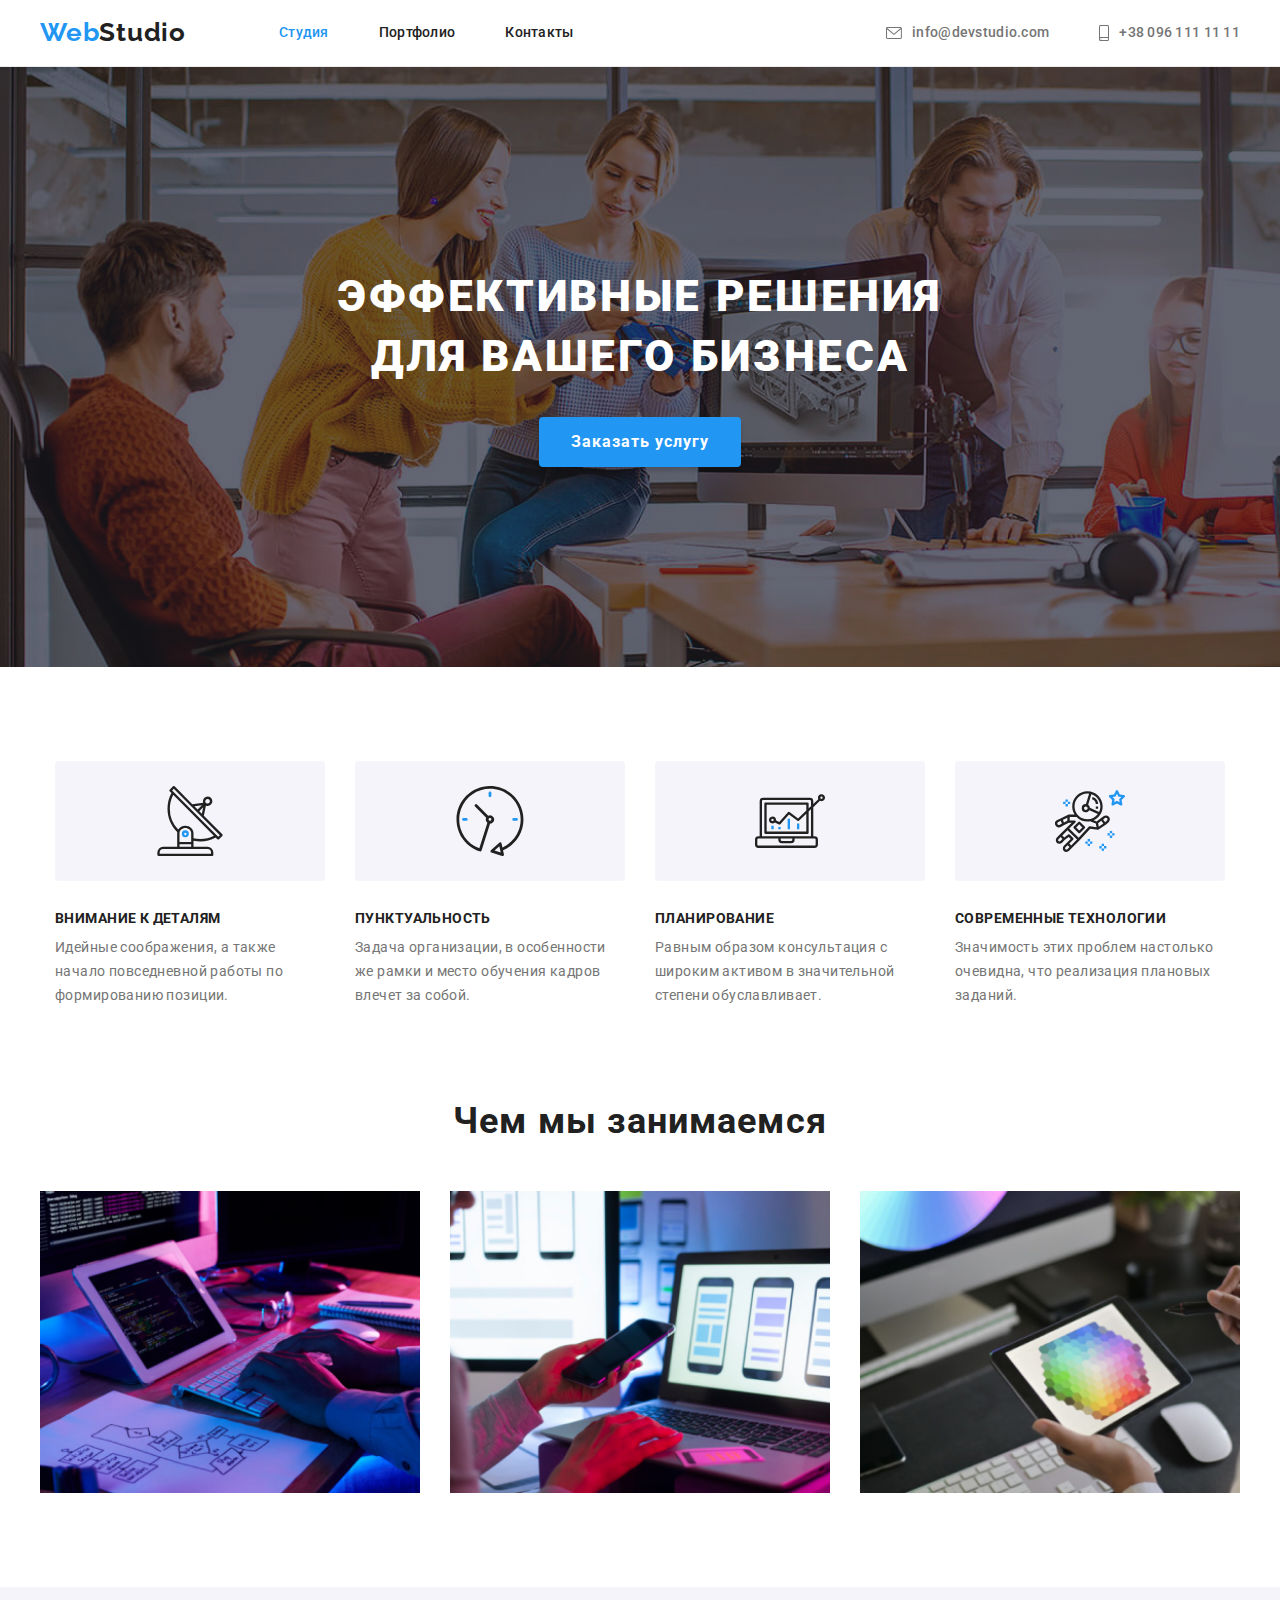
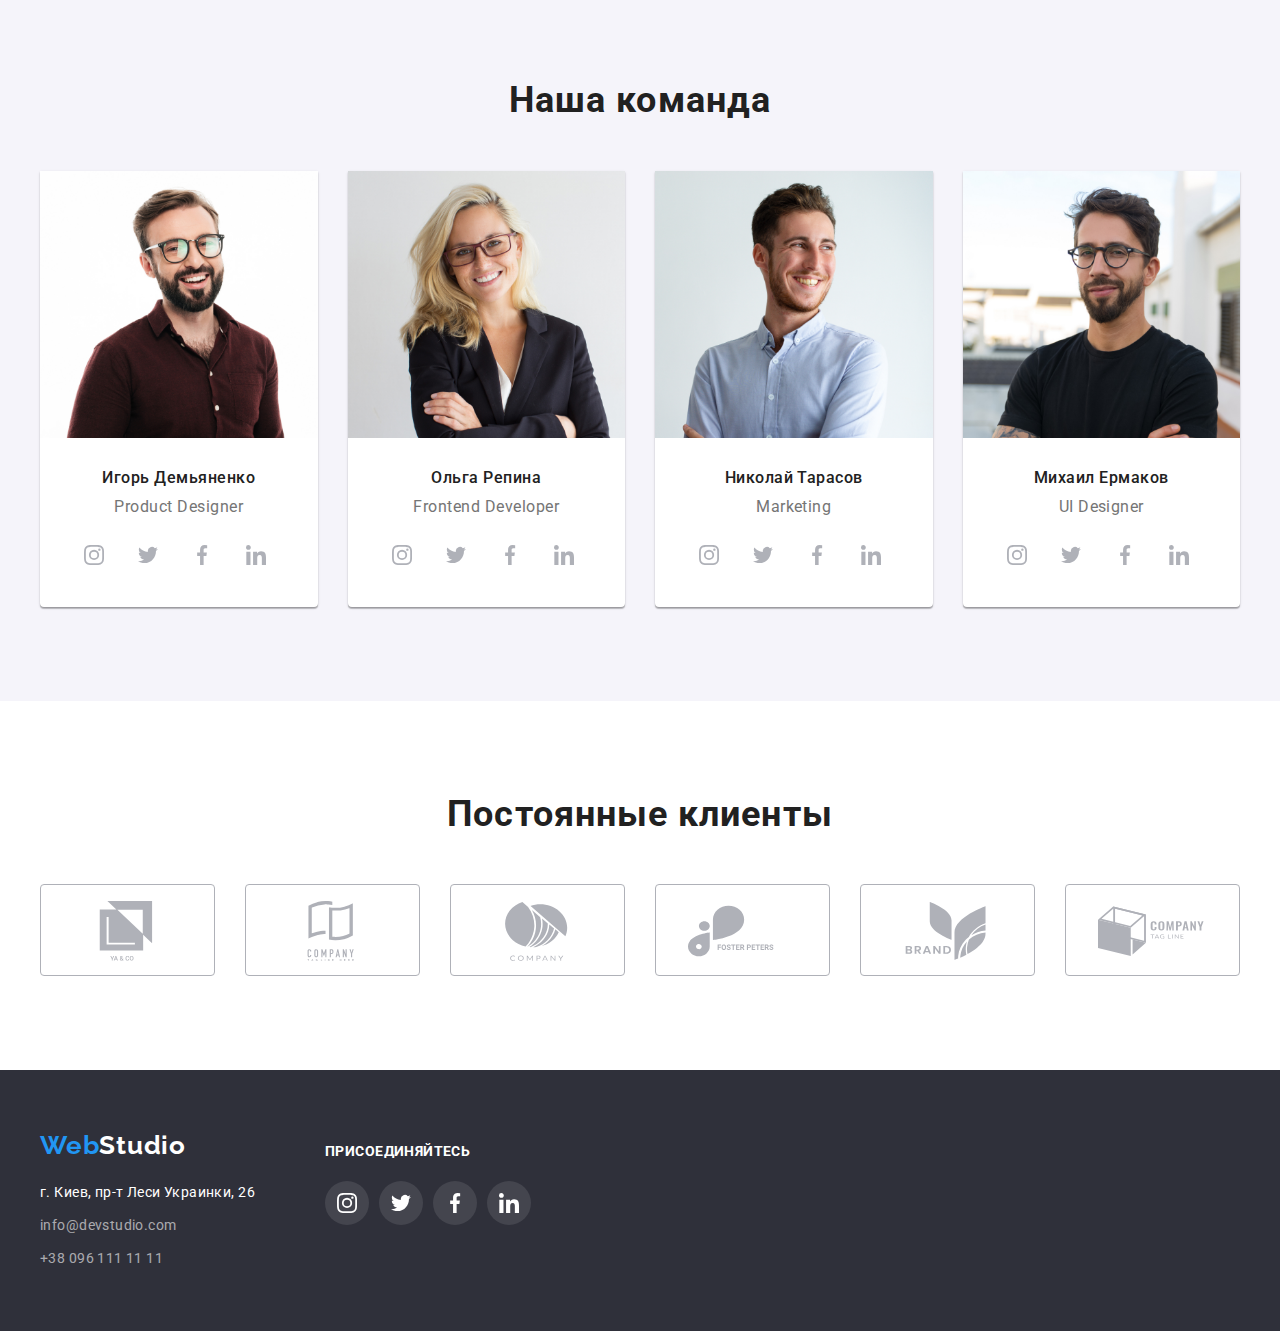
==== index.html @ a0950686 "add modal" ====
<!DOCTYPE html>
<html lang="ru">
  <head>
    <meta charset="UTF-8" />
    <meta http-equiv="X-UA-Compatible" content="IE=edge" />
    <meta name="viewport" content="width=device-width, initial-scale=1.0" />
    <link href="https://fonts.googleapis.com/css2?family=Raleway:wght@700&family=Roboto:wght@400;500;700;900&display=swap" rel="stylesheet">
    <link rel="stylesheet" href="https://cdnjs.cloudflare.com/ajax/libs/modern-normalize/1.1.0/modern-normalize.min.css">
    <link rel="stylesheet" href="css/styles.css">
    <title>Студия</title>
  </head>
  <body>

    <header class="header">
      <div class="container main-nav ">
      <nav>
      <a href="index.html" class="logo"><span>Web</span>Studio</a>
        <ul class="site-nav list">
          <li class="item"><a href="index.html" class="header-link current">Студия</a></li>
          <li class="item"><a href="portfolio.html" class="header-link">Портфолио</a></li>
          <li class="item"><a href="#" class="header-link">Контакты</a></li>
        </ul>
      </nav>

        <ul class="contact-list list">
          <li class="item"><a href="mailto:info@devstudio.com" class="contact-link">
            <svg class="contact-icon" width="16px" height="12px">
              <use href="./images/icons.svg#envelope"></use>
            </svg> info@devstudio.com</a></li>

          <li class="item"><a href="tel:+380961111111" class="contact-link">
            <svg class="contact-icon" width="10px" height="16px">
              <use href="./images/icons.svg#smartphone"></use>
            </svg> +38 096 111 11 11</a></li>
        </ul>
      </div>
    </header>

    <main>
    <section class="hero section">
      <h1 class="hero-title">Эффективные решения для вашего бизнеса</h1>
      <button type="button" class="hero-btn" data-modal-open>Заказать услугу</button>
    </section>
    
    <section class="features-section section">
    <div class="container">
      <ul class="features-list list">
        <li class="item">
          <div class="icon-edit">
          <svg  width="70px" height="70px">
            <use href="./images/icons.svg#antenna"></use>
          </svg>
          </div>
          <h3>Внимание к деталям</h3>
          <p>Идейные соображения, а также начало повседневной работы по формированию позиции.</p>
        </li>

        <li class="item">
          <div class="icon-edit">
          <svg width="70px" height="70px">
            <use href="./images/icons.svg#clock"></use>
          </svg>
          </div>
          <h3>Пунктуальность</h3>
          <p>Задача организации, в особенности же рамки и место обучения кадров влечет за собой.</p>
        </li>

        <li class="item">
          <div class="icon-edit">
          <svg width="70px" height="70px">
            <use href="./images/icons.svg#diagram"></use>
          </svg>
          </div>
          <h3>Планирование</h3>
          <p>Равным образом консультация с широким активом в значительной степени обуславливает.</p>
        </li>

        <li class="item">
          <div class="icon-edit">
          <svg class="features-icon" width="70px" height="70px">
            <use href="./images/icons.svg#astronaut"></use>
          </svg>
          </div>
          <h3>Современные технологии</h3>
          <p>Значимость этих проблем настолько очевидна, что реализация плановых заданий.</p>
        </li>
      </ul>
      </div>
      </section>
      
      <section class="section">
      <div class="container">
        <h2 class="section-title">Чем мы занимаемся</h2>
          <ul class="image-list list">
            <li class="item"><img src="images/coding.jpg" alt="Кодинг" width="370" height="294"></li>
            <li class="item"><img src="images/design.jpg" alt="Дизайн" width="370" height="294"></li>
            <li class="item"><img src="images/color_scheme.jpg" alt="Цветовая схема" width="370" height="294"></li>
          </ul>
      </div>
      </section>
    

    <section class="team-section section">
      <div class="container">
      <h2 class="section-title">Наша команда</h2>
      <ul class="team-list list">
        <li class="item card">
          <div class="card-thumb">
          <img src="images/product_designer.jpg" alt="Фото сотрудника" width="270" height="260">
          </div>
          <div class="card-content"> 
            <h3>Игорь Демьяненко</h3>
            <p>Product Designer</p>
            <ul class="team-actions list">
              <li><a href="https://www.instagram.com/" class="team-item"><svg width="20px" height="20px">
                <use href="./images/icons.svg#instagram"></use>
              </svg></a></li>

              <li><a href="https://twitter.com/" class="team-item"><svg width="20px" height="20px">
                <use href="./images/icons.svg#twitter"></use>
              </svg></a></li>

              <li><a href="https://www.facebook.com/" class="team-item"><svg width="20px" height="20px">
                <use href="./images/icons.svg#facebook"></use>
              </svg></a></li>

              <li><a href="https://www.linkedin.com/" class="team-item last"><svg width="20px" height="20px">
                <use href="./images/icons.svg#linkedin"></use>
              </svg></a></li>
            </ul>
          </div>
        </li>

        <li class="item card">
          <div class="card-thumb">
          <img src="images/frontend_developer.jpg" alt="Фото сотрудника" width="270" height="260">
          </div>
          <div class="card-content">
          <h3>Ольга Репина</h3>
          <p>Frontend Developer</p>
          <ul class="team-actions list">
            <li><a href="https://www.instagram.com/" class="team-item"><svg width="20px" height="20px">
                  <use href="./images/icons.svg#instagram"></use>
                </svg></a></li>
          
            <li><a href="https://twitter.com/" class="team-item"><svg width="20px" height="20px">
                  <use href="./images/icons.svg#twitter"></use>
                </svg></a></li>
          
            <li><a href="https://www.facebook.com/" class="team-item"><svg width="20px" height="20px">
                  <use href="./images/icons.svg#facebook"></use>
                </svg></a></li>
          
            <li><a href="https://www.linkedin.com/" class="team-item last"><svg width="20px" height="20px">
                  <use href="./images/icons.svg#linkedin"></use>
                </svg></a></li>
          </ul>
          </div>
        </li>

        <li class="item card">
          <div class="card-thumb">
          <img src="images/marketing.jpg" alt="Фото сотрудника" width="270" height="260">
          </div>
          <div class="card-content">
          <h3>Николай Тарасов</h3>
          <p>Marketing</p>
          <ul class="team-actions list">
            <li><a href="https://www.instagram.com/" class="team-item"><svg width="20px" height="20px">
                  <use href="./images/icons.svg#instagram"></use>
                </svg></a></li>
          
            <li><a href="https://twitter.com/" class="team-item"><svg width="20px" height="20px">
                  <use href="./images/icons.svg#twitter"></use>
                </svg></a></li>
          
            <li><a href="https://www.facebook.com/" class="team-item"><svg width="20px" height="20px">
                  <use href="./images/icons.svg#facebook"></use>
                </svg></a></li>
          
            <li><a href="https://www.linkedin.com/" class="team-item last"><svg width="20px" height="20px">
                  <use href="./images/icons.svg#linkedin"></use>
                </svg></a></li>
          </ul>
          </div>
        </li>

        <li class="item card">
          <div class="card-thumb">
          <img src="images/ui_designer.jpg" alt="Фото сотрудника" width="270">
          </div>
          <div class="card-content">
          <h3>Михаил Ермаков</h3>
          <p>UI Designer</p>
          <ul class="team-actions list">
            <li><a href="https://www.instagram.com/" class="team-item"><svg width="20px" height="20px">
                  <use href="./images/icons.svg#instagram"></use>
                </svg></a></li>
          
            <li><a href="https://twitter.com/" class="team-item"><svg width="20px" height="20px">
                  <use href="./images/icons.svg#twitter"></use>
                </svg></a></li>
          
            <li><a href="https://www.facebook.com/" class="team-item"><svg width="20px" height="20px">
                  <use href="./images/icons.svg#facebook"></use>
                </svg></a></li>
          
            <li><a href="https://www.linkedin.com/" class="team-item last"><svg width="20px" height="20px">
                  <use href="./images/icons.svg#linkedin"></use>
                </svg></a></li>
          </ul>
          </div>
        </li>
      </ul>
      </div>
    </section>

    <section class="clients-section section">
      <div class="container">
        <h2 class="section-title">Постоянные клиенты</h2>
        <ul class="permanent-clients list">
          <li class="item"><a href="#" class="icon-item">
              <svg width="106px" height="60px">
                <use href="./images/icons.svg#yaco"></use>
              </svg></a>
          </li>

          <li class="item"><a href="#" class="icon-item">
              <svg  width="106px" height="60px">
                <use href="./images/icons.svg#company"></use>
              </svg></a>
          </li>

          <li class="item"><a href="#" class="icon-item">
            <svg  width="106px" height="60px">
              <use href="./images/icons.svg#company2"></use>
            </svg></a>
          </li>

          <li class="item"><a href="#" class="icon-item">
            <svg  width="106px" height="60px">
              <use href="./images/icons.svg#foster-peters"></use>
            </svg></a>
          </li>

          <li class="item"><a href="#" class="icon-item">
            <svg width="106px" height="60px">
              <use href="./images/icons.svg#brand"></use>
            </svg></a>
          </li>

          <li class="item"><a href="#" class="icon-item">
            <svg width="106px" height="60px">
              <use href="./images/icons.svg#tag-line"></use>
            </svg></a>
          </li>
        </ul>
      </div>
    </section>
    </main>
    
    <footer class="footer">
      <div class="container">
        <div class="footer-container">
          <div class="footer-info">
            <a href="index.html" class="logo footer"><span>Web</span>Studio</a>
            <address class="address">г. Киев, пр-т Леси Украинки, 26</address>
            <a href="mailto:info@devstudio.com" class="footer-contact-link">info@devstudio.com</a>
            <a href="tel:+380961111111" class="footer-contact-link">+38 096 111 11 11</a>
          </div>

        <div class="footer-join">
        <b class="join">Присоединяйтесь</b>
        <ul class="team-actions list">
          <li><a href="https://www.instagram.com/" class="team-item footer-icon"><svg width="20px" height="20px">
                <use href="./images/icons.svg#instagram"></use>
              </svg></a></li>
        
          <li><a href="https://twitter.com/" class="team-item footer-icon"><svg width="20px" height="20px">
                <use href="./images/icons.svg#twitter"></use>
              </svg></a></li>
        
          <li><a href="https://www.facebook.com/" class="team-item footer-icon"><svg width="20px" height="20px">
                <use href="./images/icons.svg#facebook"></use>
              </svg></a></li>
        
          <li><a href="https://www.linkedin.com/" class="team-item last footer-icon"><svg width="20px" height="20px">
                <use href="./images/icons.svg#linkedin"></use>
              </svg></a></li>
        </ul>
        </div>
      </div>
      
      </div>
    </footer>
  

    <div class="backdrop is-hidden" data-modal>
      <div class="modal">
        <button data-modal-close></button>
      </div>
    </div>

    <script src="./js/modal.js"></script>

  </body>
</html>
---- css/styles.css ----
:root {
  --primary-text-color: #212121;
  --secondary-text-color: #757575;
  --accent-color: #2196f3;
  --background: #ffffff;
  --filter-btn-color: #f5f4fa;
  --main-font: 'Roboto', sans-serif;
  --logo-font: 'Raleway', sans-serif;
  --icon: #afb1b8;
}

*,
*::before,
*::after {
  box-sizing: border-box;
}

h1,
h2,
h3,
h4,
h5,
h6,
p {
  margin: 0;
}

img {
  display: block;
  width: 100%;
  height: auto;
}

body {
  background-color: var(--background);
  color: var(--primary-text-color);
  font-family: var(--main-font);
  margin: 0;
}

.container {
  width: 1230px;
  padding-left: 15px;
  padding-right: 15px;
  margin: 0px auto;
}

.list {
  padding: 0;
  margin: 0;
  list-style: none;
}

.section {
  padding: 94px 0px 94px 0px;
}

/* Header&footer */

.header {
  border-bottom: 1px solid #ececec;
  background: var(--background);
}
.header .list {
  font-weight: 500;
  font-size: 14px;
  line-height: 1.1;
  letter-spacing: 0.02em;
}
.header-link {
  color: inherit;
  text-decoration: none;
  padding: 25px 0px 25px 0px;
  transition: 250ms cubic-bezier(0.4, 0, 0.2, 1);
}
.header-link:hover,
.header-link:focus {
  color: var(--accent-color);
}

.contact-link {
  display: flex;
  color: var(--secondary-text-color);
  fill: var(--secondary-text-color);
  text-decoration: none;
  align-items: center;
  padding: 25px 0px 25px 0px;
  transition: 250ms cubic-bezier(0.4, 0, 0.2, 1);
}
.contact-icon {
  margin-right: 10px;
}

.main-nav,
.main-nav nav {
  display: flex;
  align-items: center;
}
.site-nav {
  display: flex;
  margin-left: 93px;
}
.site-nav .item:not(:last-child) {
  margin-right: 50px;
}

.site-nav .header-link.current {
  color: var(--accent-color);
}

.contact-list {
  display: flex;
  margin-left: auto;
}
.contact-list .item:not(:last-child) {
  margin-right: 50px;
}

.contact-link:hover,
.contact-link:focus,
.footer-contact-link:hover,
.footer-contact-link:focus {
  color: var(--accent-color);
  fill: var(--accent-color);
}
.footer-contact-link {
  font-size: 14px;
  line-height: 1.7;
  letter-spacing: 0.03em;
  color: rgba(255, 255, 255, 0.6);
  text-decoration: none;
  display: block;
  margin-top: 9px;
  transition: 250ms cubic-bezier(0.4, 0, 0.2, 1);
}

.logo {
  color: inherit;
  font-family: 'Raleway', sans-serif;
  font-weight: 700;
  font-size: 26px;
  line-height: 1.2;
  letter-spacing: 0.03em;
  text-decoration: none;
}
.logo.footer {
  color: #ffffff;
  padding: 0;
}
.logo span {
  color: var(--accent-color);
}

.footer {
  background-color: #2f303a;
  padding: 60px 0px 60px 0px;
  display: flex;
}

.address {
  margin: 20px 0px 0px 0px;
  color: #ffffff;
  font-style: normal;
  font-size: 14px;
  line-height: 1.7;
  letter-spacing: 0.03em;
}

.footer-container,
.footer-actions {
  display: flex;
}
.footer-join {
  margin-top: 12px;
  margin-left: 70px;
}
.join {
  font-weight: 700px;
  text-transform: uppercase;
  color: #ffffff;
  font-size: 14px;
  line-height: 1.2;
  letter-spacing: 0.03em;
}
.team-item.footer-icon {
  width: 44px;
  height: 44px;
  border-radius: 50%;
  margin-top: 20px;
  padding: 12px;
  fill: #ffffff;
  background-color: rgba(255, 255, 255, 0.1);
}

.team-item.footer-icon:not(:last-child) {
  margin-right: 10px;
}

/* Studio */

.hero {
  background-color: #2f303a;
  background-image: linear-gradient(rgba(47, 48, 58, 0.4), rgba(47, 48, 58, 0.4)),
    url('../images/hero.jpg');
  padding-top: 200px;
  padding-bottom: 200px;
  text-align: center;
}
.hero-title {
  width: 696px;
  color: #ffffff;
  font-weight: 900;
  font-size: 44px;
  line-height: 1.36;
  letter-spacing: 0.06em;
  text-transform: uppercase;
  margin: 0 auto;
  margin-bottom: 30px;
}
.hero-btn {
  font-family: inherit;
  font-weight: 700;
  font-size: 16px;
  line-height: 1.9;
  display: flex;
  align-items: center;
  letter-spacing: 0.06em;
  background-color: var(--accent-color);
  color: #ffffff;
  border-radius: 4px;
  padding: 10px 32px 10px 32px;
  margin: 0 auto;
  border: none;
  cursor: pointer;
  box-shadow: 0px 4px 4px rgba(0, 0, 0, 0.15);
  transition: 250ms cubic-bezier(0.4, 0, 0.2, 1);
}
.hero-btn:hover,
.hero-btn:focus {
  background-color: #188cef;
}

/* Modal */

.backdrop {
  position: fixed;
  top: 0;
  left: 0;
  width: 100%;
  height: 100%;
  background-color: rgba(0, 0, 0, 0.2);
}

.backdrop.is-hidden {
  opacity: 0;
  pointer-events: none;
}

.modal {
  width: 528px;
  height: 581px;

  position: absolute;
  top: 50%;
  left: 50%;
  transform: translate(-50%, -50%);

  padding: 8px 8px 543px 490px;
  background-color: #ffffff;
}

.features-section {
  padding-bottom: 0;
}

.icon-edit {
  display: flex;
  width: 270px;
  height: 120px;
  background-color: var(--filter-btn-color);
  border-radius: 4px;
  margin-bottom: 30px;
  justify-content: center;
  align-items: center;
}

.features-list {
  display: flex;
}
.features-list .item {
  margin: 0 auto;
  width: 270px;
}
.features-list h3 {
  margin-bottom: 10px;
  font-size: 14px;
  font-weight: 700;
  line-height: 1.1;
  letter-spacing: 0.03em;
  text-transform: uppercase;
}
.features-list p {
  font-size: 14px;
  line-height: 1.7;
  letter-spacing: 0.03em;
}
.section-title {
  margin: 0 auto;
  margin-bottom: 50px;
  font-size: 36px;
  line-height: 1.1;
  text-align: center;
  letter-spacing: 0.03em;
}
.image-list {
  display: flex;
  position: relative;
}
.image-list .item {
  margin-right: 30px;
  flex-basis: calc(100% / 3);
}

.image-list .item:last-child {
  margin: 0 auto;
}

.team-section {
  background-color: #f5f4fa;
}

.team-list {
  display: flex;
}
.team-list .item {
  margin-right: 30px;
  flex-basis: calc(100% / 4);
}

.team-list .item:last-child {
  margin-right: 0;
}

.card {
  box-shadow: 0px 1px 3px rgba(0, 0, 0, 0.12), 0px 1px 1px rgba(0, 0, 0, 0.14),
    0px 2px 1px rgba(0, 0, 0, 0.2);
  border-radius: 0px 0px 4px 4px;
  background: #ffffff;
}
.card-content {
  padding: 30px 32px 30px 32px;
}
.team-list h3 {
  margin-bottom: 10px;
  font-weight: 500;
  font-size: 16px;
  line-height: 1.2;
  text-align: center;
  letter-spacing: 0.03em;
}
.team-list p {
  font-size: 16px;
  line-height: 1.2;
  text-align: center;
  letter-spacing: 0.03em;
  margin-bottom: 16px;
}

.features-list p,
.team-list p,
.cards-list p {
  color: var(--secondary-text-color);
}

/* Portfolio */

.filter-list {
  display: flex;
  justify-content: center;
  margin-bottom: 50px;
}

.filter-list .item:not(:last-child) {
  margin-right: 8px;
}

.filter-btn {
  background-color: var(--filter-btn-color);
  color: var(--primary-text-color);
  border-radius: 4px;
  padding: 6px 22px 6px 22px;
  border: none;
  font-family: var(--main-font);
  font-size: 16px;
  font-weight: 500;
  line-height: 1.6;
  text-align: center;
  letter-spacing: 0.03em;
  transition: 250ms cubic-bezier(0.4, 0, 0.2, 1);
}

.filter-btn:hover,
.filter-btn:focus {
  background-color: var(--accent-color);
  color: #ffffff;
  cursor: pointer;
  box-shadow: 0px 3px 1px rgba(0, 0, 0, 0.1), 0px 1px 2px rgba(0, 0, 0, 0.08),
    0px 2px 2px rgba(0, 0, 0, 0.12);
}

.cards-list {
  display: flex;
  flex-wrap: wrap;
  margin-top: -30px;
  margin-left: -30px;
}
.cards-list .item {
  flex-basis: calc(100% / 3 - 30px);
  margin-left: 30px;
  margin-top: 30px;
  transition: 250ms cubic-bezier(0.4, 0, 0.2, 1);
}
.cards-list .item:hover,
.cards-list .item:focus {
  box-shadow: 0px 1px 1px rgba(0, 0, 0, 0.12), 0px 4px 4px rgba(0, 0, 0, 0.06),
    1px 4px 6px rgba(0, 0, 0, 0.16);
}

.card-set-content {
  padding: 20px 24px 20px 24px;
  border: 1px solid #eeeeee;
}
.cards-list h3 {
  font-weight: 700;
  font-size: 18px;
  line-height: 2;
  letter-spacing: 0.06em;
  margin-bottom: 10px;
}
.cards-list p {
  line-height: 1.8;
  letter-spacing: 0.03em;
}
.cards-list a {
  text-decoration: none;
  color: inherit;
}

/* Icons */

.team-actions {
  display: flex;
}
.team-item {
  display: block;
  width: 44px;
  height: 44px;
  padding: 12px;
  margin-right: 10px;
  border-radius: 50%;
  fill: var(--icon);
  transition: 250ms cubic-bezier(0.4, 0, 0.2, 1);
}

.team-item:hover,
.team-item:focus {
  fill: #ffffff;
  background-color: var(--accent-color);
}

.permanent-clients {
  display: flex;
}
.permanent-clients .item {
  margin-right: 30px;
  flex-basis: calc(100% / 6);
}
.permanent-clients .item:last-child,
.last {
  margin-right: 0;
}
.icon-item {
  height: 92px;
  border: 1px solid var(--icon);
  border-radius: 4px;
  padding: 16px 32px;
  display: block;
  fill: var(--icon);
  transition: 250ms cubic-bezier(0.4, 0, 0.2, 1);
}
.icon-item:hover,
.icon-item:focus {
  border: 1px solid var(--accent-color);
  fill: var(--accent-color);
}
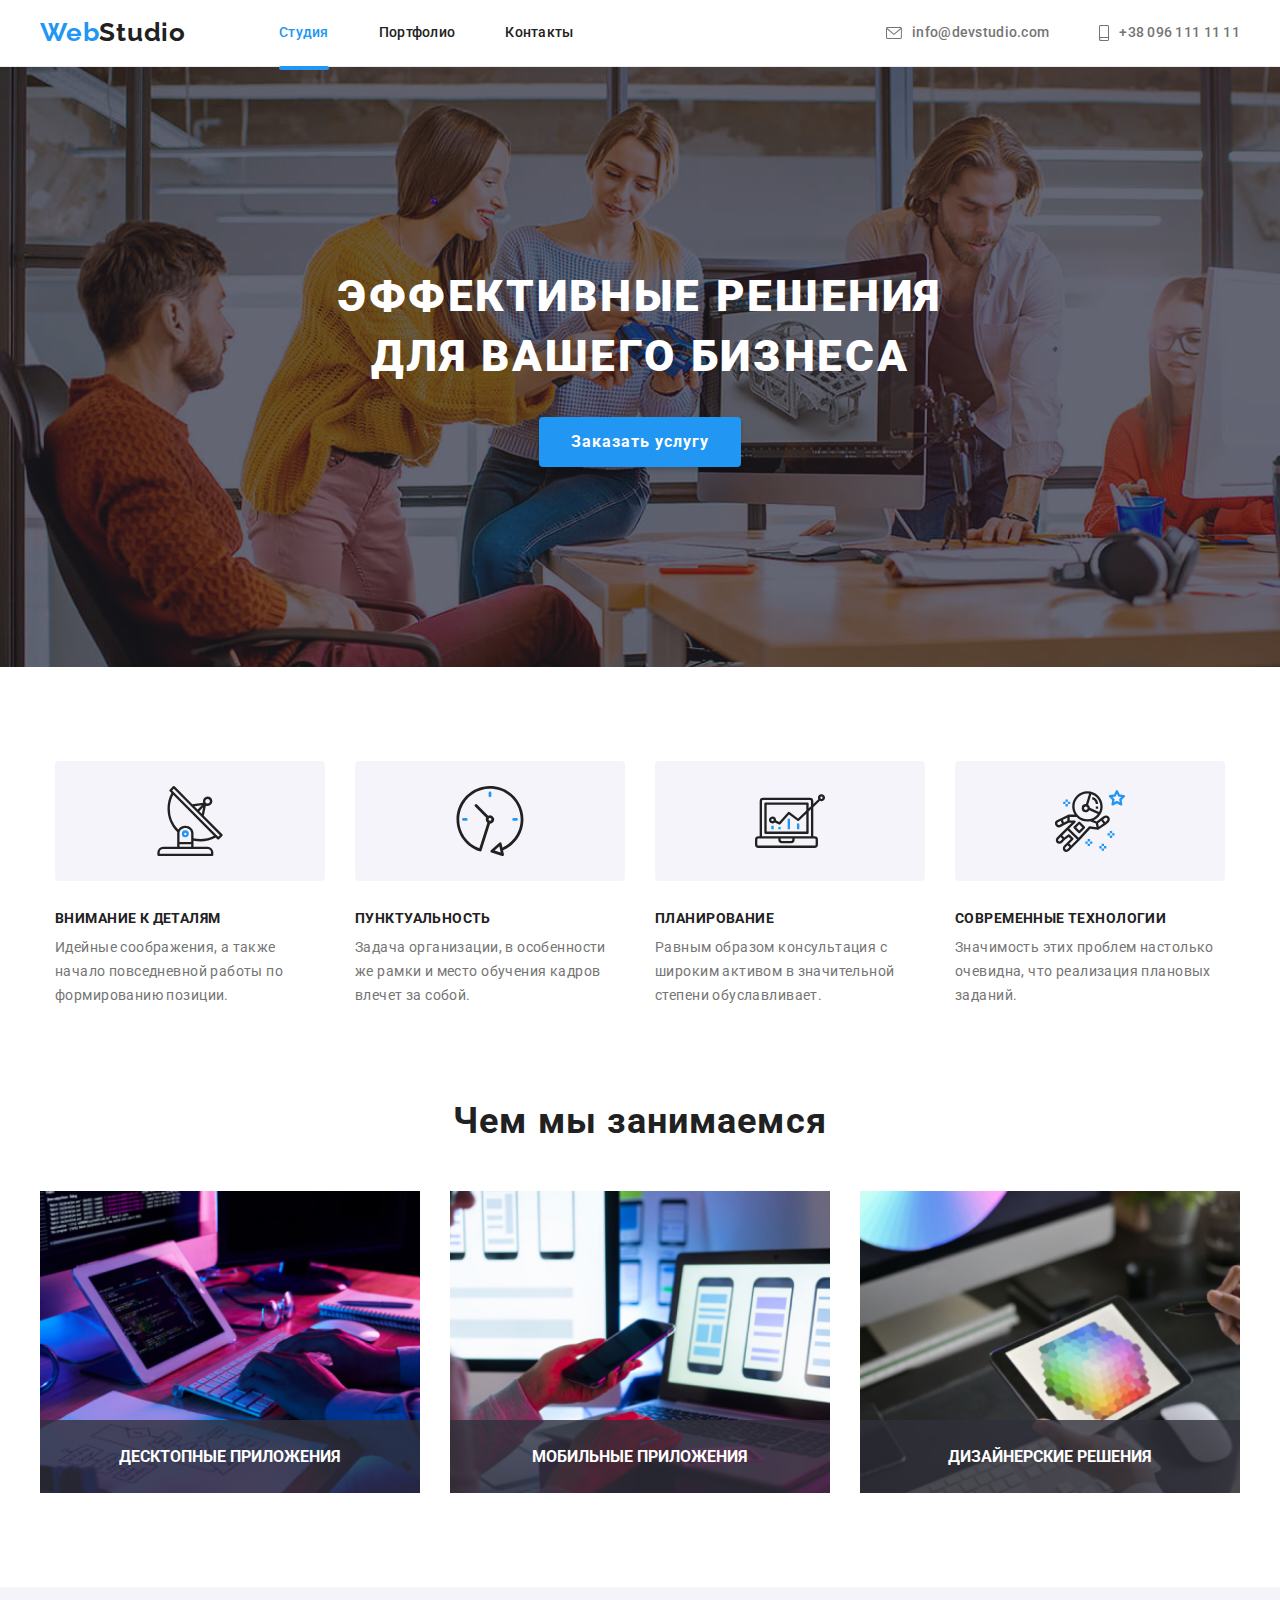
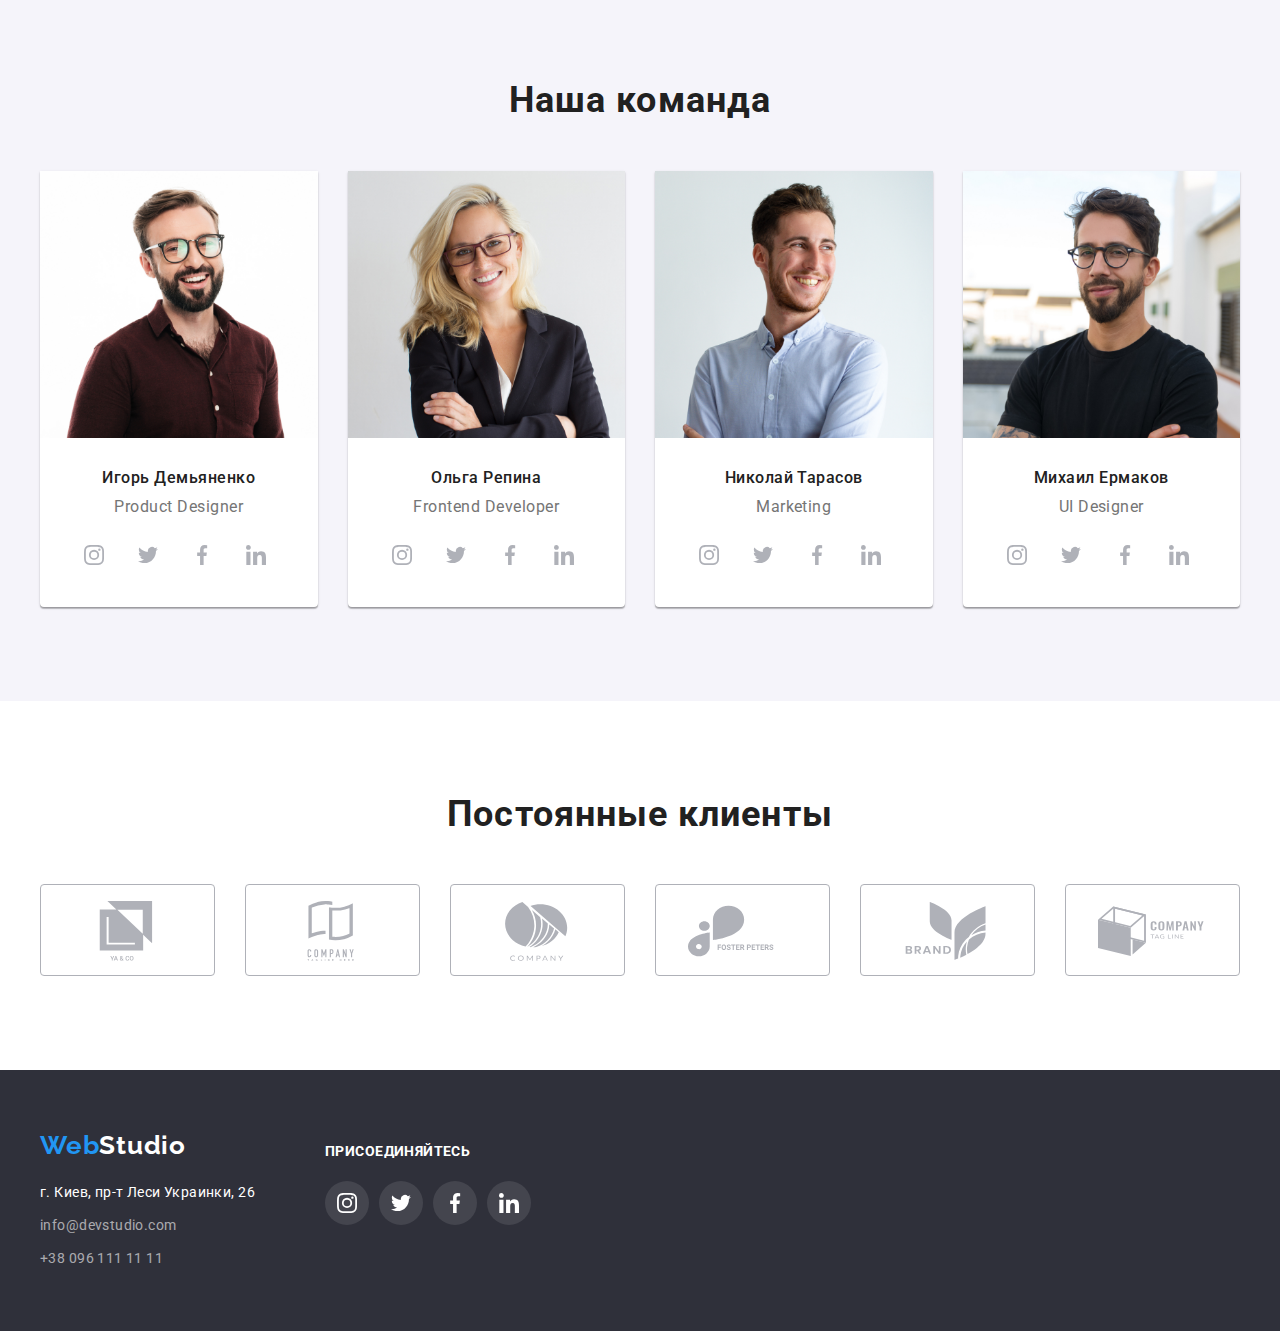
==== commit 03bf6aaf: "add overlay & pseudo-element" ====
--- a/index.html
+++ b/index.html
@@ -92,9 +92,12 @@
       <div class="container">
         <h2 class="section-title">Чем мы занимаемся</h2>
           <ul class="image-list list">
-            <li class="item"><img src="images/coding.jpg" alt="Кодинг" width="370" height="294"></li>
-            <li class="item"><img src="images/design.jpg" alt="Дизайн" width="370" height="294"></li>
-            <li class="item"><img src="images/color_scheme.jpg" alt="Цветовая схема" width="370" height="294"></li>
+            <li class="item"><img src="images/coding.jpg" alt="Кодинг" width="370" height="294">
+            <p class="item-name">Десктопные приложения</p></li>
+            <li class="item"><img src="images/design.jpg" alt="Дизайн" width="370" height="294">
+            <p class="item-name">Мобильные приложения</p></li>
+            <li class="item"><img src="images/color_scheme.jpg" alt="Цветовая схема" width="370" height="294">
+            <p class="item-name">Дизайнерские решения</p></li>
           </ul>
       </div>
       </section>
@@ -297,7 +300,11 @@
 
     <div class="backdrop is-hidden" data-modal>
       <div class="modal">
-        <button data-modal-close></button>
+        <button class="modal-btn" data-modal-close>
+          <svg>
+          <use href="./images/icons.svg#instagram"></use>
+          </svg>
+        </button>
       </div>
     </div>
 
--- a/css/styles.css
+++ b/css/styles.css
@@ -78,6 +78,20 @@
   color: var(--accent-color);
 }
 
+.item .header-link {
+  position: relative;
+}
+.header-link.current::after {
+  content: '';
+  display: block;
+  position: absolute;
+  margin-top: 25px;
+  width: 100%;
+  height: 4px;
+  background: var(--accent-color);
+  border-radius: 2px;
+}
+
 .contact-link {
   display: flex;
   color: var(--secondary-text-color);
@@ -240,35 +254,6 @@
   background-color: #188cef;
 }
 
-/* Modal */
-
-.backdrop {
-  position: fixed;
-  top: 0;
-  left: 0;
-  width: 100%;
-  height: 100%;
-  background-color: rgba(0, 0, 0, 0.2);
-}
-
-.backdrop.is-hidden {
-  opacity: 0;
-  pointer-events: none;
-}
-
-.modal {
-  width: 528px;
-  height: 581px;
-
-  position: absolute;
-  top: 50%;
-  left: 50%;
-  transform: translate(-50%, -50%);
-
-  padding: 8px 8px 543px 490px;
-  background-color: #ffffff;
-}
-
 .features-section {
   padding-bottom: 0;
 }
@@ -314,15 +299,29 @@
 }
 .image-list {
   display: flex;
-  position: relative;
 }
 .image-list .item {
   margin-right: 30px;
   flex-basis: calc(100% / 3);
+  position: relative;
 }
 
 .image-list .item:last-child {
   margin: 0 auto;
+}
+
+.item-name {
+  position: absolute;
+  padding: 27px 0px 27px 0px;
+  margin-right: 30px;
+  bottom: 0;
+  width: 100%;
+  color: #ffffff;
+  font-weight: 700;
+  background-color: rgba(47, 48, 58, 0.8);
+  line-height: 1.2;
+  text-align: center;
+  text-transform: uppercase;
 }
 
 .team-section {
@@ -415,6 +414,7 @@
   margin-left: -30px;
 }
 .cards-list .item {
+  position: relative;
   flex-basis: calc(100% / 3 - 30px);
   margin-left: 30px;
   margin-top: 30px;
@@ -444,6 +444,33 @@
 .cards-list a {
   text-decoration: none;
   color: inherit;
+}
+
+.card-thumb {
+  position: relative;
+  overflow: hidden;
+}
+.card-thumb .overlay {
+  position: absolute;
+  top: 0;
+  left: 0;
+  width: 100%;
+  height: 100%;
+  transform: translateY(100%);
+  transition: 250ms cubic-bezier(0.4, 0, 0.2, 1);
+  background: rgba(33, 150, 243, 0.9);
+}
+.overlay p {
+  font-size: 18px;
+  line-height: 1.5;
+  letter-spacing: 0.03em;
+  margin: 63px 24px;
+  color: #ffffff;
+}
+
+.cards-list .item:hover .overlay {
+  transform: translateY(0);
+  transition: 250ms cubic-bezier(0.4, 0, 0.2, 1);
 }
 
 /* Icons */
@@ -493,3 +520,50 @@
   border: 1px solid var(--accent-color);
   fill: var(--accent-color);
 }
+
+/* Modal */
+
+.backdrop {
+  position: fixed;
+  top: 0;
+  left: 0;
+  width: 100%;
+  height: 100%;
+  background-color: rgba(0, 0, 0, 0.2);
+}
+
+.backdrop.is-hidden {
+  opacity: 0;
+  pointer-events: none;
+}
+
+.modal {
+  width: 528px;
+  height: 581px;
+
+  position: absolute;
+  top: 50%;
+  left: 50%;
+  transform: translate(-50%, -50%);
+
+  padding: 8px 8px 543px 490px;
+  background-color: #ffffff;
+  box-shadow: 0px 1px 3px rgba(0, 0, 0, 0.12), 0px 1px 1px rgba(0, 0, 0, 0.14),
+    0px 2px 1px rgba(0, 0, 0, 0.2);
+  border-radius: 4px;
+}
+
+.modal-btn {
+  position: absolute;
+  width: 30px;
+  height: 30px;
+  background: #ffffff;
+  border: 1px solid rgba(0, 0, 0, 0.1);
+  box-sizing: border-box;
+  border-radius: 100%;
+}
+
+.modal-btn svg {
+  width: 11px;
+  height: 11px;
+}
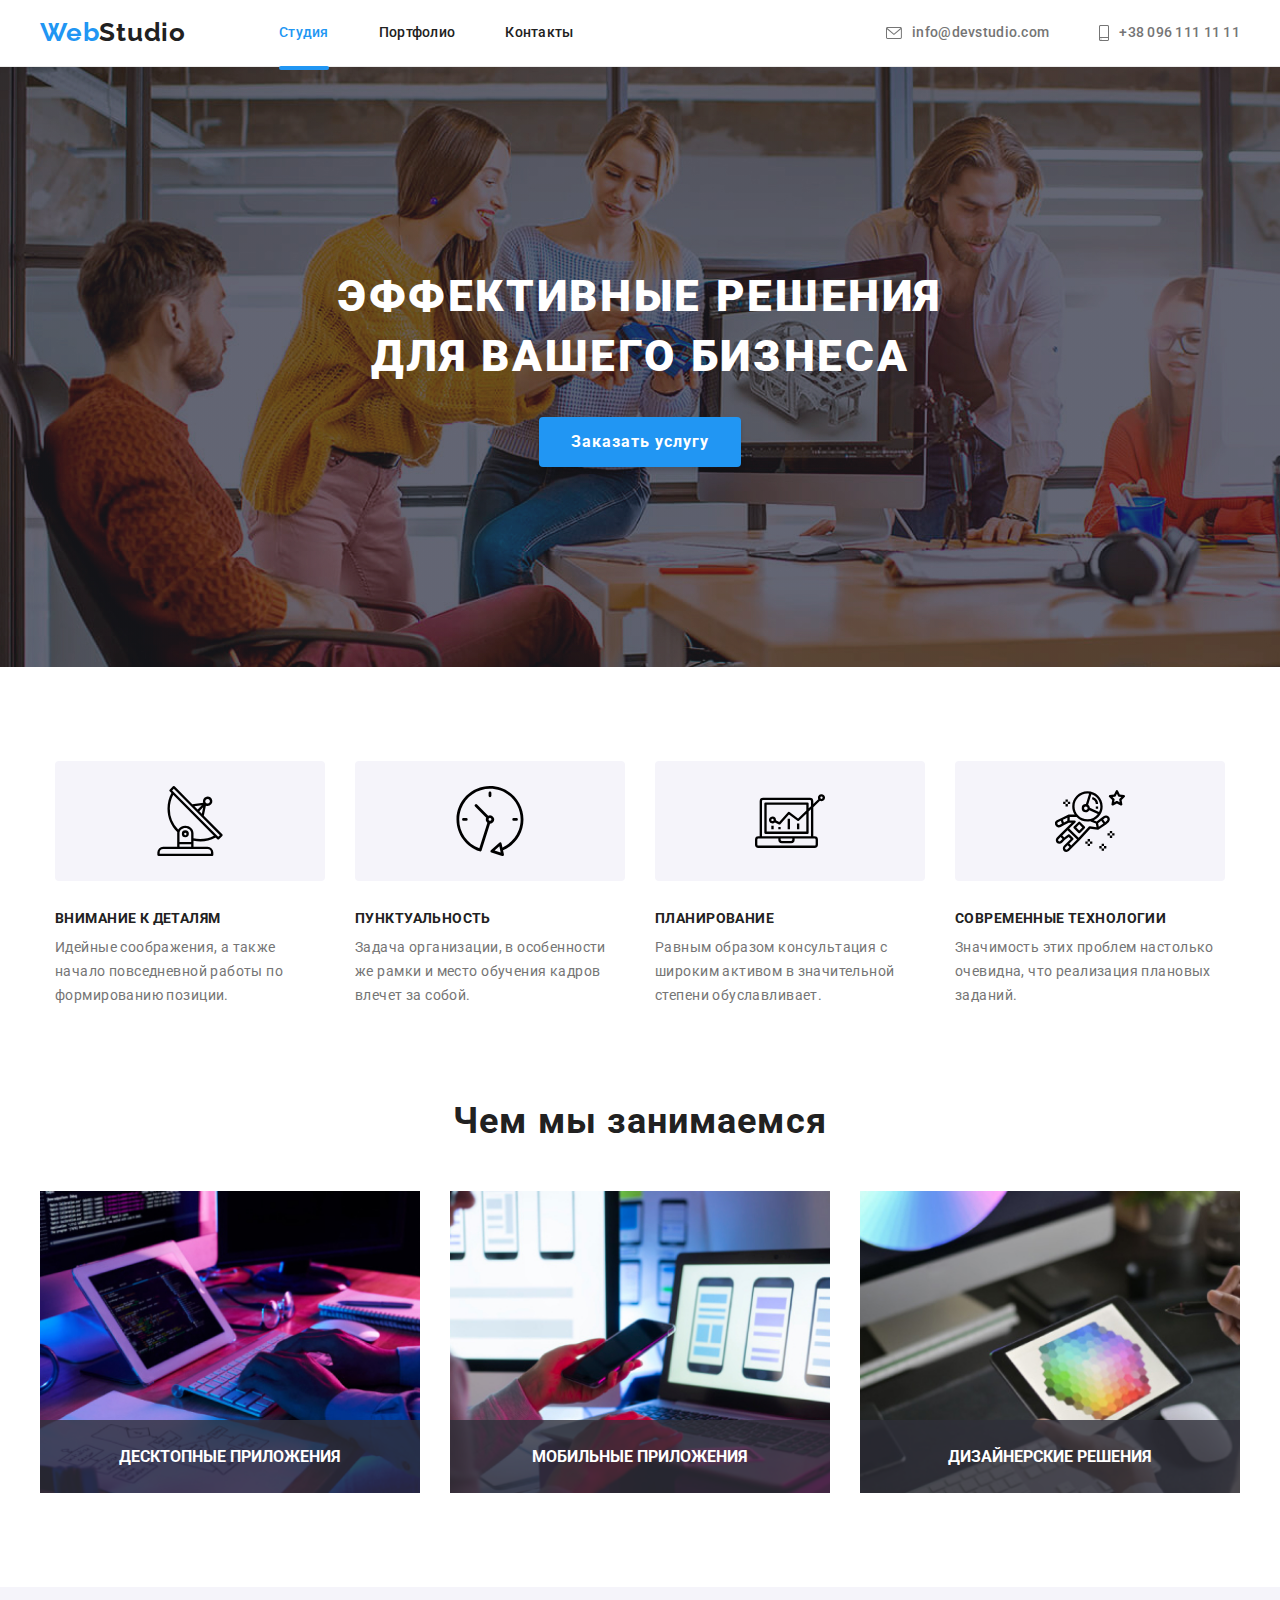
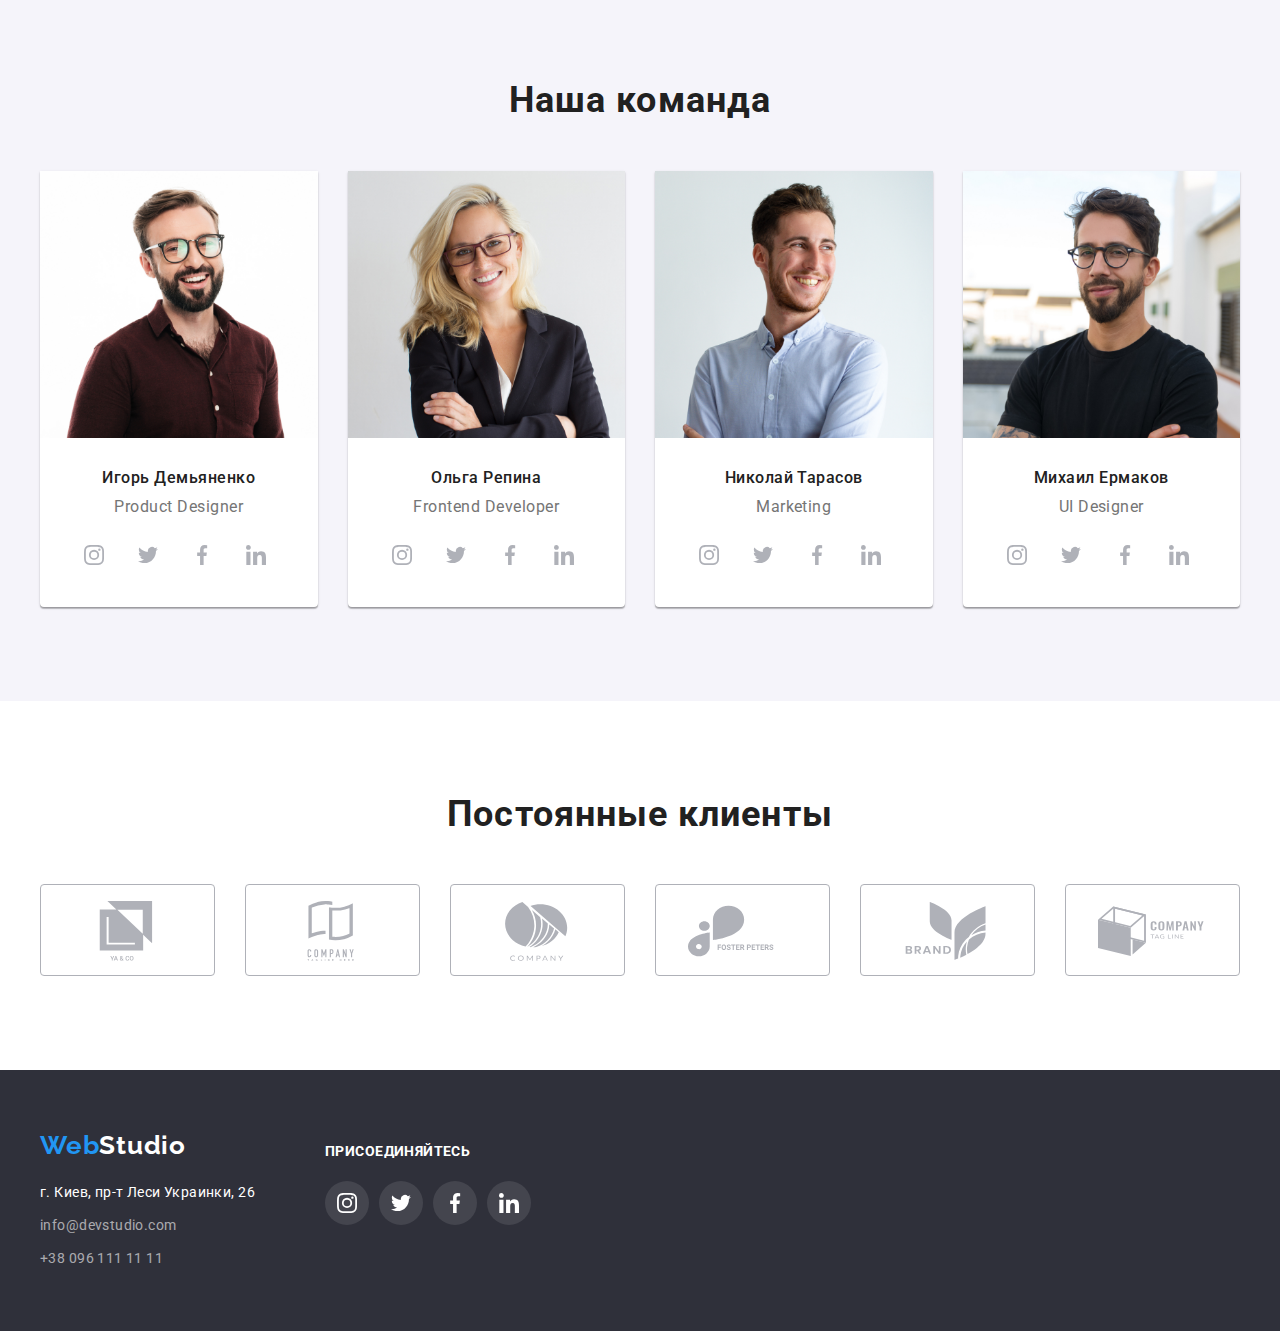
==== commit 1b19d1e2: "add css transitions" ====
--- a/index.html
+++ b/index.html
@@ -302,7 +302,7 @@
       <div class="modal">
         <button class="modal-btn" data-modal-close>
           <svg>
-          <use href="./images/icons.svg#instagram"></use>
+          <use href="./images/icons.svg#cross"></use>
           </svg>
         </button>
       </div>
--- a/css/styles.css
+++ b/css/styles.css
@@ -71,7 +71,7 @@
   color: inherit;
   text-decoration: none;
   padding: 25px 0px 25px 0px;
-  transition: 250ms cubic-bezier(0.4, 0, 0.2, 1);
+  transition: color 250ms cubic-bezier(0.4, 0, 0.2, 1);
 }
 .header-link:hover,
 .header-link:focus {
@@ -99,7 +99,9 @@
   text-decoration: none;
   align-items: center;
   padding: 25px 0px 25px 0px;
-  transition: 250ms cubic-bezier(0.4, 0, 0.2, 1);
+  transition: color 250ms cubic-bezier(0.4, 0, 0.2, 1),
+  fill 250ms cubic-bezier(0.4, 0, 0.2, 1);
+  
 }
 .contact-icon {
   margin-right: 10px;
@@ -136,6 +138,7 @@
 .footer-contact-link:focus {
   color: var(--accent-color);
   fill: var(--accent-color);
+  
 }
 .footer-contact-link {
   font-size: 14px;
@@ -145,7 +148,8 @@
   text-decoration: none;
   display: block;
   margin-top: 9px;
-  transition: 250ms cubic-bezier(0.4, 0, 0.2, 1);
+  transition: color 250ms cubic-bezier(0.4, 0, 0.2, 1);
+  
 }
 
 .logo {
@@ -247,11 +251,12 @@
   border: none;
   cursor: pointer;
   box-shadow: 0px 4px 4px rgba(0, 0, 0, 0.15);
-  transition: 250ms cubic-bezier(0.4, 0, 0.2, 1);
+  transition: background-color 250ms cubic-bezier(0.4, 0, 0.2, 1);
 }
 .hero-btn:hover,
 .hero-btn:focus {
   background-color: #188cef;
+  transition: background-color 250ms cubic-bezier(0.4, 0, 0.2, 1);
 }
 
 .features-section {
@@ -395,7 +400,8 @@
   line-height: 1.6;
   text-align: center;
   letter-spacing: 0.03em;
-  transition: 250ms cubic-bezier(0.4, 0, 0.2, 1);
+  transition: color 250ms cubic-bezier(0.4, 0, 0.2, 1), background-color 250ms cubic-bezier(0.4, 0, 0.2, 1),
+   box-shadsow 250ms cubic-bezier(0.4, 0, 0.2, 1);
 }
 
 .filter-btn:hover,
@@ -405,6 +411,9 @@
   cursor: pointer;
   box-shadow: 0px 3px 1px rgba(0, 0, 0, 0.1), 0px 1px 2px rgba(0, 0, 0, 0.08),
     0px 2px 2px rgba(0, 0, 0, 0.12);
+    transition: color 250ms cubic-bezier(0.4, 0, 0.2, 1),
+    background-color 250ms cubic-bezier(0.4, 0, 0.2, 1),
+    box-shadsow 250ms cubic-bezier(0.4, 0, 0.2, 1);
 }
 
 .cards-list {
@@ -418,12 +427,13 @@
   flex-basis: calc(100% / 3 - 30px);
   margin-left: 30px;
   margin-top: 30px;
-  transition: 250ms cubic-bezier(0.4, 0, 0.2, 1);
+  transition: box-shadow 250ms cubic-bezier(0.4, 0, 0.2, 1);
 }
 .cards-list .item:hover,
 .cards-list .item:focus {
   box-shadow: 0px 1px 1px rgba(0, 0, 0, 0.12), 0px 4px 4px rgba(0, 0, 0, 0.06),
     1px 4px 6px rgba(0, 0, 0, 0.16);
+    transition: 250ms cubic-bezier(0.4, 0, 0.2, 1);
 }
 
 .card-set-content {
@@ -457,8 +467,9 @@
   width: 100%;
   height: 100%;
   transform: translateY(100%);
-  transition: 250ms cubic-bezier(0.4, 0, 0.2, 1);
   background: rgba(33, 150, 243, 0.9);
+  transition: 250ms cubic-bezier(0.4, 0, 0.2, 1), background 250ms cubic-bezier(0.4, 0, 0.2, 1);
+  
 }
 .overlay p {
   font-size: 18px;
@@ -486,7 +497,7 @@
   margin-right: 10px;
   border-radius: 50%;
   fill: var(--icon);
-  transition: 250ms cubic-bezier(0.4, 0, 0.2, 1);
+  transition: fill 250ms cubic-bezier(0.4, 0, 0.2, 1), background-color 250ms cubic-bezier(0.4, 0, 0.2, 1);
 }
 
 .team-item:hover,
@@ -513,7 +524,7 @@
   padding: 16px 32px;
   display: block;
   fill: var(--icon);
-  transition: 250ms cubic-bezier(0.4, 0, 0.2, 1);
+  transition: fill 250ms cubic-bezier(0.4, 0, 0.2, 1), border 250ms cubic-bezier(0.4, 0, 0.2, 1);
 }
 .icon-item:hover,
 .icon-item:focus {
@@ -530,6 +541,9 @@
   width: 100%;
   height: 100%;
   background-color: rgba(0, 0, 0, 0.2);
+
+  opacity: 1;
+  transition: opacity 250ms cubic-bezier(0.4, 0, 0.2, 1);
 }
 
 .backdrop.is-hidden {
@@ -537,6 +551,10 @@
   pointer-events: none;
 }
 
+.backdrop.is-hidden .modal {
+  transform: translate(-50%, -50%) scale(0.9);
+}
+
 .modal {
   width: 528px;
   height: 581px;
@@ -544,13 +562,16 @@
   position: absolute;
   top: 50%;
   left: 50%;
-  transform: translate(-50%, -50%);
 
   padding: 8px 8px 543px 490px;
   background-color: #ffffff;
   box-shadow: 0px 1px 3px rgba(0, 0, 0, 0.12), 0px 1px 1px rgba(0, 0, 0, 0.14),
     0px 2px 1px rgba(0, 0, 0, 0.2);
   border-radius: 4px;
+
+  transform: translate(-50%, -50%) scale(1);
+
+  transition: transform 250ms cubic-bezier(0.4, 0, 0.2, 1);
 }
 
 .modal-btn {
